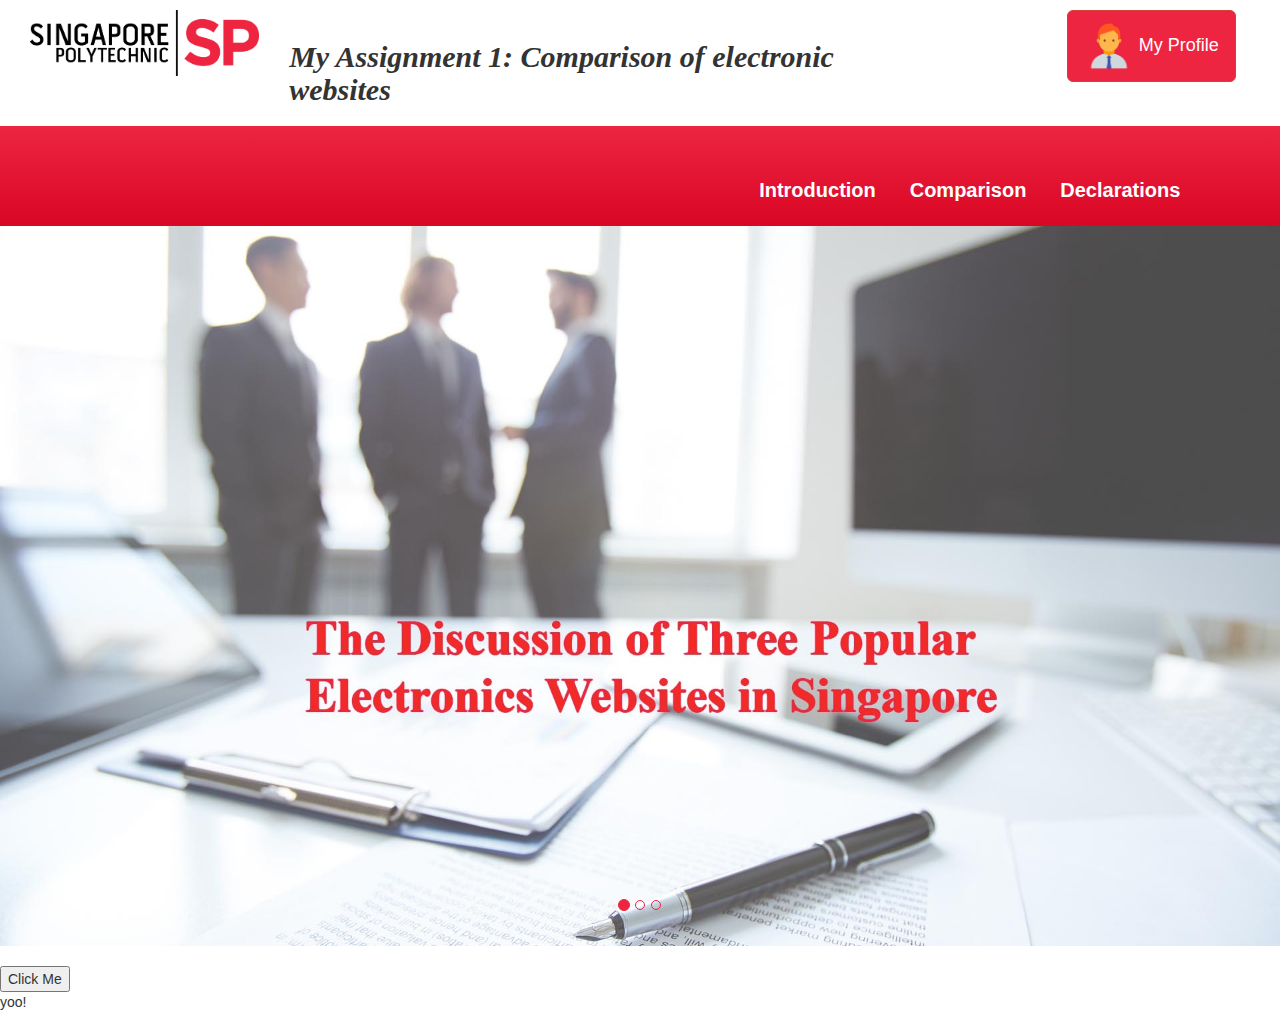
==== index.html @ d5130e76 "alignment" ====
<!DOCTYPE html>
<head>
    <meta charset="utf-8">
    <meta http-equiv="X-UA-Compatible" content="IE=edge">
    <meta name="viewport" content="width=device-width, initial-scale=1">
 <!-- The above 3 meta tags *must* come first in the head; any other head content must come *after* these tags -->
    <title>Project Assignment</title>
    <link rel="stylesheet" href="https://maxcdn.bootstrapcdn.com/bootstrap/3.3.6/css/bootstrap.min.css">
    <link rel="stylesheet" type="text/css" href="css/mystyle.css">
    <script type=text/javascript src="javascript/myscript.js"></script>
    <script src="https://ajax.googleapis.com/ajax/libs/jquery/1.12.2/jquery.min.js"></script>
    <script src="https://maxcdn.bootstrapcdn.com/bootstrap/3.3.6/js/bootstrap.min.js" integrity="sha384-0mSbJDEHialfmuBBQP6A4Qrprq5OVfW37PRR3j5ELqxss1yVqOtnepnHVP9aJ7xS" crossorigin="anonymous"></script>
</head>
<body>
    <!--The Header-->
    <div class="header-container col-xs-10">
        <div class="col-md-3 col-xs-12">
            <img src="images/SP-logo.png">
        </div>
        <div class="col-md-7 col-xs-12">
            <h1>My Assignment 1:  Comparison of electronic websites</h1>
        </div>
    </div>

    <!--Navigation Bar-->
    <div class="nav-nav-bar col-xs-12">
        <div class="nav-align col-lg-7 col-md-5 col-sm-2 col-xs-1"></div>
        <div class="nav-align col-lg-5 col-md-7 col-sm-10 col-xs-11">
            <a href=#>Introduction</a>
            <a href=#>Comparison</a>
            <a href=#>Declarations</a>
        </div>
    </div>

    <!-- Trigger the modal with a button -->
    <button type="button" class="myprofile btn btn-danger btn-lg" data-toggle="modal" data-target="#myModal">
        <img src="images/myprofile.png">
        My Profile
    </button>
    <!-- Modal -->
    <div id="myModal" class="modal fade" role="dialog">
        <div class="modal-dialog">

        <!-- Modal content-->
            <div class="modal-content">
                <div class="modal-header">
                    <button type="button" class="close" data-dismiss="modal">&times;</button>
                    <h2 class="modal-title">My Profile</h2>
                </div>
                <div class="modal-body">
                    <p>Student Name: Steven Chan HuiZheng</p>
                    <p>Student Number: 7251991</p>
                </div>
                <div class="modal-footer">
                    <button type="button" class="btn btn-default" data-dismiss="modal">Close</button>
                </div>
            </div>
        </div>
     </div>



     <div id="myCarousel" class="carousel slide pagination" data-ride="carousel">
         <!-- Dot Pagination -->
         <ol class="carousel-indicators">
             <li data-target="#myCarousel" data-slide-to="0" class="active"></li>
             <li data-target="#myCarousel" data-slide-to="1"></li>
             <li data-target="#myCarousel" data-slide-to="2"></li>
         </ol>

          <!-- Images for slides -->
         <div class="carousel-inner">
             <div class="item active">
                 <img src="images/main_banner.jpg" alt="Introduction Slide">
             </div>
             <div class="item">
                 <img src="images/Slide_1.jpg" alt="Chania">
             </div>
             <div class="item">
                 <img src="images/Slide_1.jpg" alt="Flower">
             </div>
         </div>
     </div>



    <button type="button" onClick=testing()>Click Me</button>
    <div id="test1">yoo!</div>

    <div class="container col-xs-12">




</body>
</html>
---- css/mystyle.css ----
.container {
  padding: 0px;
}

.header-container {
  float: left;
  padding-top: 10px;
  padding-bottom: 10px;
}

.header-container img {
  width: 100%;
  height: auto;
}

.header-container h1 {
  padding-top: 10px;
  font-size: 30px;
  font-style: italic;
  font-weight: bold;
  text-align: left;
  font-family: "Times New Roman", Times, serif;
}

.myprofile {
  background-color: #ed2541;
  margin-top: 10px;
}

.myprofile img {
  width: 50px;
  height: 50px;
}

.modal-body {
  background-color: #ed2541;
}

.modal-body p {
  font-size: 20px;
  color: white;
  font-family: "Times New Roman", Times, serif;
}

.nav-nav-bar {
  display: block;
  z-index: 1;
  height: 100px;
  background: red;
  /* For browsers that do not support gradients */
  /* For Safari 5.1 to 6.0 */
  /* For Opera 11.1 to 12.0 */
  /* For Firefox 3.6 to 15 */
  background: linear-gradient(#ed2541, #d90624);
  /* Standard syntax */
}

.nav-nav-bar .nav-align {
  margin-top: 50px;
}

.nav-nav-bar .nav-align a {
  font-size: 20px;
  font-weight: bold;
  color: white;
  padding-right: 30px;
}

.nopadding {
  padding: 0px !important;
}

#myCarousel {
  margin-top: 0px;
  display: block;
  padding-top: 0px;
}

#myCarousel .carousel-indicators li {
  border: 1px solid #ed2541;
}

#myCarousel .carousel-indicators .active {
  background-color: #ed2541;
}

#myCarousel .carousel-inner .item > img {
  width: 100%;
  height: 100%;
  background-size: cover;
}

@media screen and (min-width: 480px) {
  body {
    background-color: lightgreen;
  }
}

@media screen and (min-width: 880px) {
  body {
    background-color: white;
  }
}

@media screen and (min-width: 1920px) {
  .myprofile {
    margin-left: 5%;
  }
}
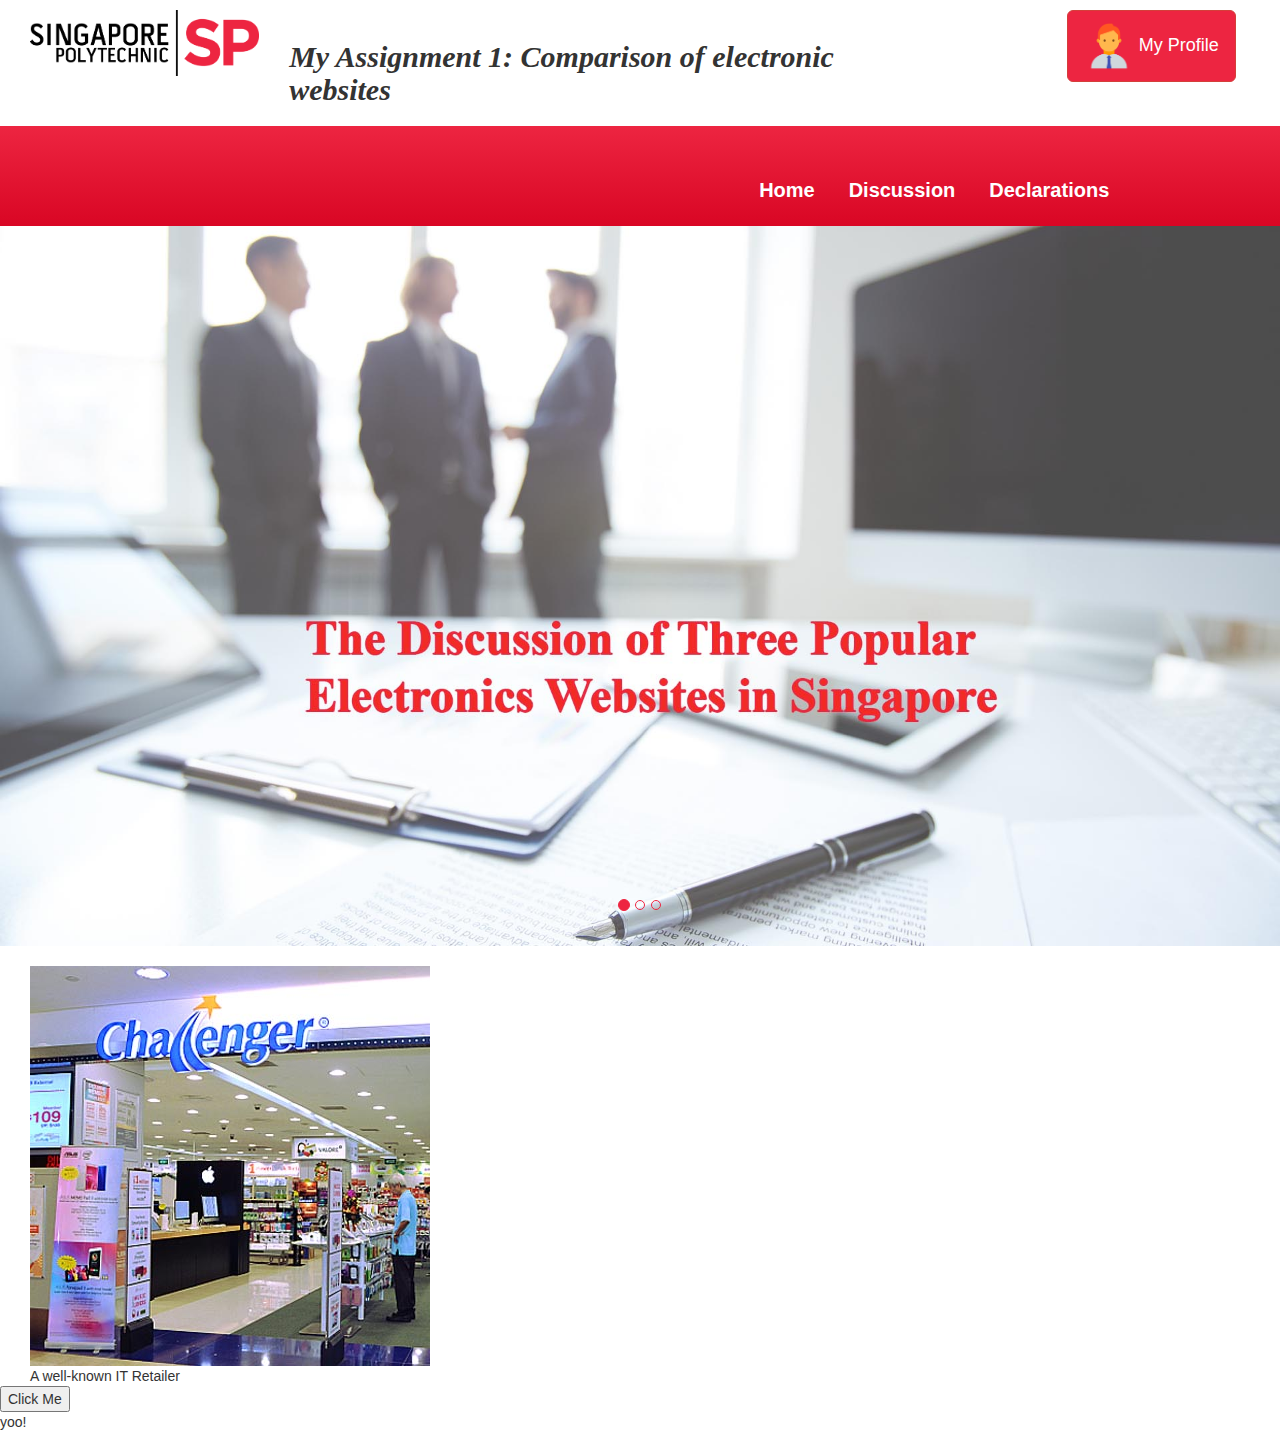
==== commit 0bac7ae1: "Version 1.2" ====
--- a/index.html
+++ b/index.html
@@ -26,8 +26,8 @@
     <div class="nav-nav-bar col-xs-12">
         <div class="nav-align col-lg-7 col-md-5 col-sm-2 col-xs-1"></div>
         <div class="nav-align col-lg-5 col-md-7 col-sm-10 col-xs-11">
-            <a href=#>Introduction</a>
-            <a href=#>Comparison</a>
+            <a href=#>Home</a>
+            <a href=#>Discussion</a>
             <a href=#>Declarations</a>
         </div>
     </div>
@@ -82,6 +82,17 @@
          </div>
      </div>
 
+     <div class="layout col-xs-12">
+         <div class="box col-xs-12 col-md-4">
+             <figure>
+                 <img src="images/Challenger.jpg">
+                 <figcaption>A well-known IT Retailer</figcaption>
+             </figure>
+         </div>
+         <div class="box col-xs-12 col-md-4"></div>
+         <div class="box col-xs-12 col-md-4"></div>
+     </div>
+
 
 
     <button type="button" onClick=testing()>Click Me</button>
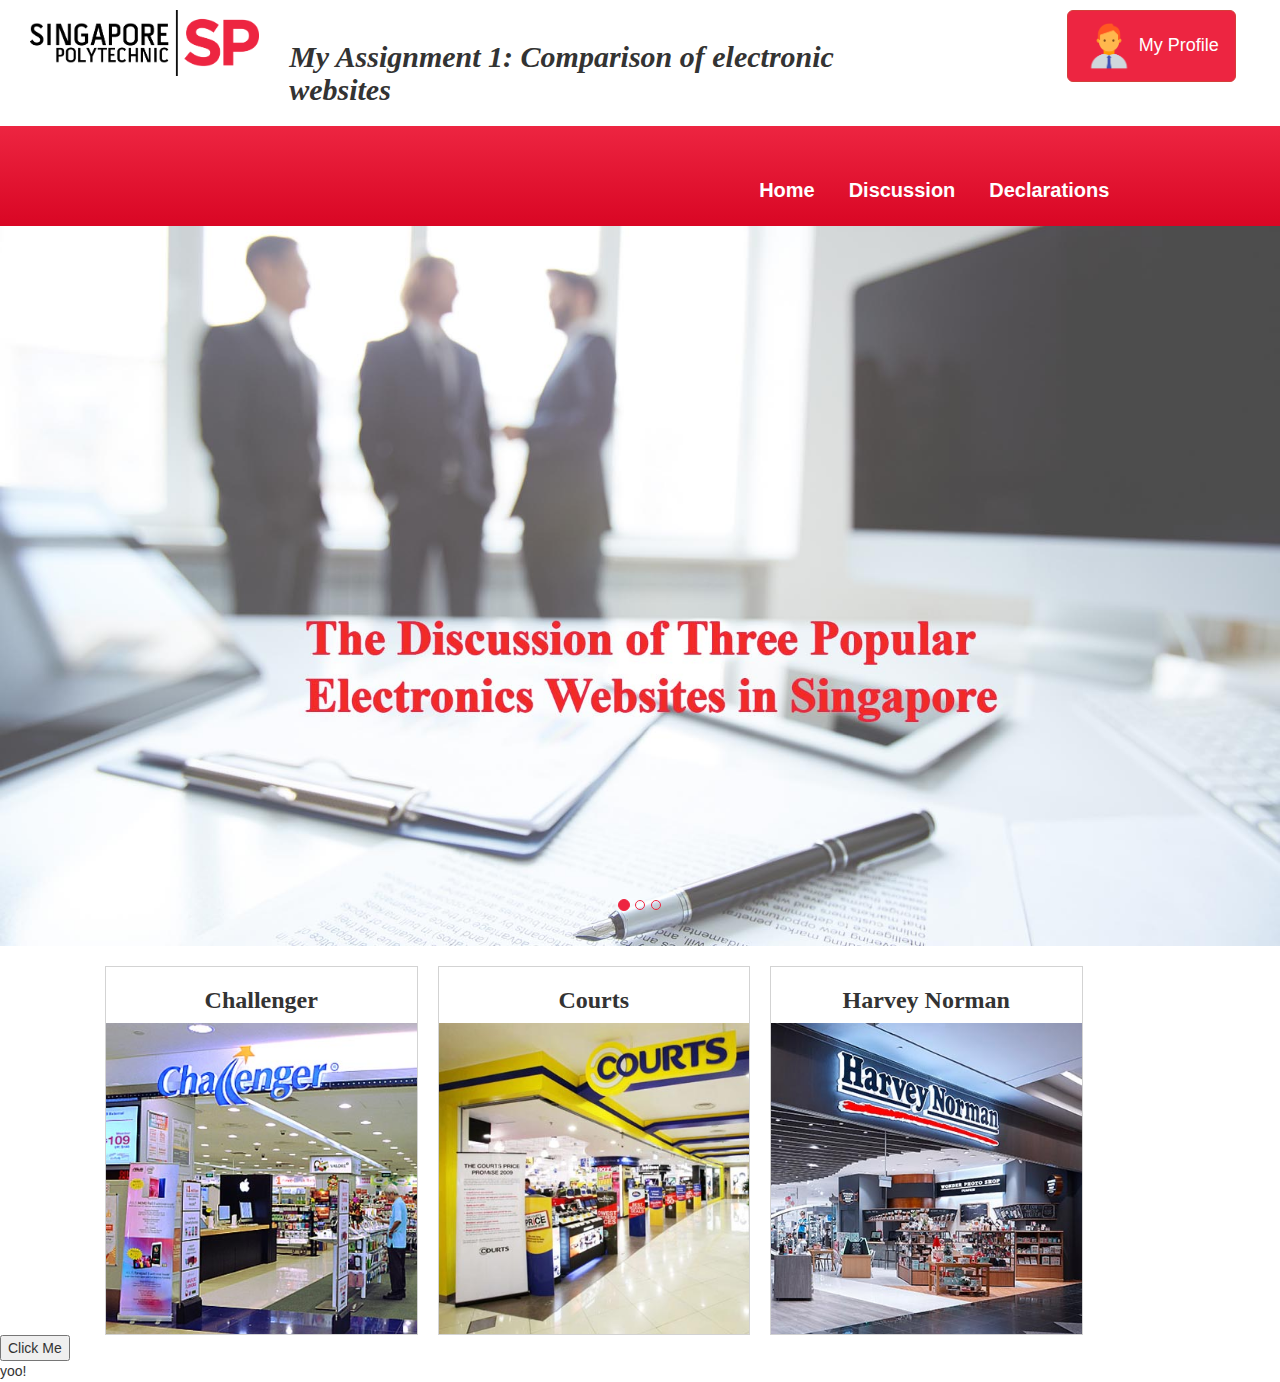
==== commit 1e8afbdb: "version 1.3" ====
--- a/index.html
+++ b/index.html
@@ -83,14 +83,18 @@
      </div>
 
      <div class="layout col-xs-12">
-         <div class="box col-xs-12 col-md-4">
-             <figure>
-                 <img src="images/Challenger.jpg">
-                 <figcaption>A well-known IT Retailer</figcaption>
-             </figure>
+         <div class="box col-xs-12 col-md-3">
+             <h3>Challenger</h3>
+             <img src="images/Challenger.jpg">
          </div>
-         <div class="box col-xs-12 col-md-4"></div>
-         <div class="box col-xs-12 col-md-4"></div>
+         <div class="box col-xs-12 col-md-3">
+             <h3>Courts</h3>
+             <img src="images/Courts.jpg">
+         </div>
+         <div class="box col-xs-12 col-md-3">
+             <h3>Harvey Norman</h3>
+             <img src="images/harvey_norman.jpg">
+         </div>
      </div>
 
 
--- a/css/mystyle.css
+++ b/css/mystyle.css
@@ -90,15 +90,58 @@
   background-size: cover;
 }
 
-@media screen and (min-width: 480px) {
+.layout {
+  margin-left: 90px;
+}
+
+.layout .box {
+  text-align: center;
+  display: inline-block;
+  padding-left: 0px;
+  padding-right: 0px;
+  margin-left: 20px;
+  margin-right: 20px;
+  border: 1px solid lightgrey;
+}
+
+.layout .box img {
+  text-align: center;
+  width: 100%;
+}
+
+.layout .box h3 {
+  font-weight: bold;
+  text-align: center;
+  font-family: "Times New Roman", Times, serif;
+}
+
+@media screen and (min-width: 320px) {
   body {
     background-color: lightgreen;
   }
+  .layout {
+    margin-left: 0px;
+  }
+  .layout .box {
+    margin-left: 0px;
+  }
 }
 
-@media screen and (min-width: 880px) {
+@media screen and (min-width: 480px) {
+  .myprofile {
+    display: none;
+  }
+}
+
+@media screen and (min-width: 1000px) {
   body {
     background-color: white;
+  }
+  .layout {
+    margin-left: 90px;
+  }
+  .myprofile {
+    display: inline-block;
   }
 }
 
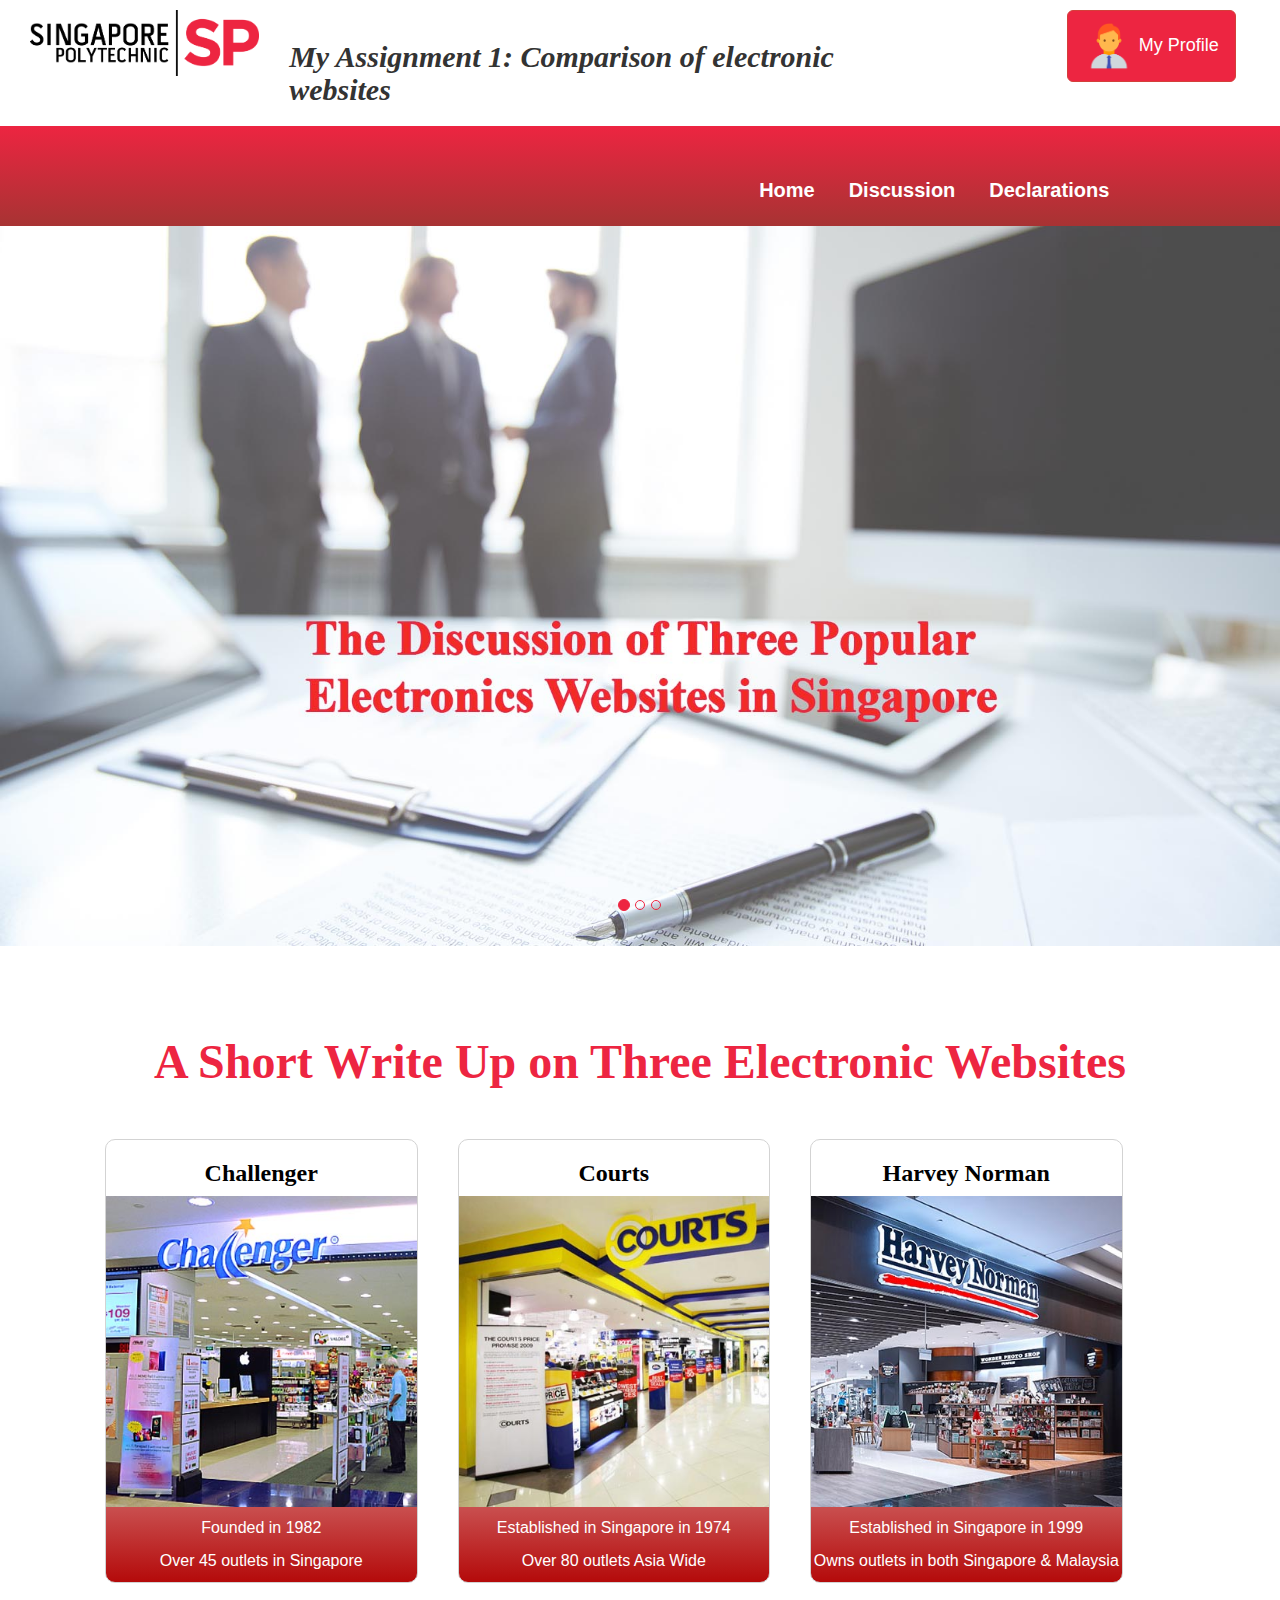
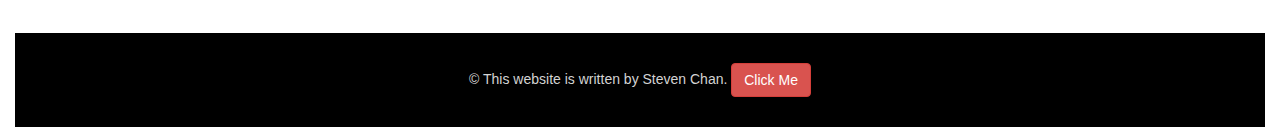
==== commit e202deab: "version 1.4" ====
--- a/index.html
+++ b/index.html
@@ -82,28 +82,43 @@
          </div>
      </div>
 
+     <div class="subtitle col-xs-12">
+         <h1>A Short Write Up on Three Electronic Websites</h1>
+     </div>
+     <!--Three block display on electronic websites-->
      <div class="layout col-xs-12">
          <div class="box col-xs-12 col-md-3">
-             <h3>Challenger</h3>
-             <img src="images/Challenger.jpg">
+             <a href="http://www.google.com">
+                 <h3>Challenger</h3>
+                 <img src="images/Challenger.jpg">
+                 <P>Founded in 1982</p>
+                 <p>Over 45 outlets in Singapore</p>
+             </a>
          </div>
          <div class="box col-xs-12 col-md-3">
-             <h3>Courts</h3>
-             <img src="images/Courts.jpg">
+             <a href="http://www.google.com">
+                 <h3>Courts</h3>
+                 <img src="images/Courts.jpg">
+                 <P>Established in Singapore in 1974</p>
+                 <p>Over 80 outlets Asia Wide</p>
+             </a>
          </div>
          <div class="box col-xs-12 col-md-3">
-             <h3>Harvey Norman</h3>
-             <img src="images/harvey_norman.jpg">
+             <a href="http://www.google.com">
+                 <h3>Harvey Norman</h3>
+                 <img src="images/harvey_norman.jpg">
+                 <P>Established in Singapore in 1999</p>
+                 <p>Owns outlets in both Singapore &amp Malaysia</p>
+             </a>
          </div>
      </div>
 
 
-
-    <button type="button" onClick=testing()>Click Me</button>
-    <div id="test1">yoo!</div>
-
-    <div class="container col-xs-12">
-
+    <div class="col-xs-12">
+        <div id="changetotime">&copy This website is written by Steven Chan.
+        <button class="btn btn-danger" onClick=checktime()>Click Me</button>
+        </div>
+    </div>
 
 
 
--- a/css/mystyle.css
+++ b/css/mystyle.css
@@ -1,7 +1,3 @@
-.container {
-  padding: 0px;
-}
-
 .header-container {
   float: left;
   padding-top: 10px;
@@ -51,7 +47,7 @@
   /* For Safari 5.1 to 6.0 */
   /* For Opera 11.1 to 12.0 */
   /* For Firefox 3.6 to 15 */
-  background: linear-gradient(#ed2541, #d90624);
+  background: linear-gradient(#ed2541, #A73333);
   /* Standard syntax */
 }
 
@@ -99,20 +95,61 @@
   display: inline-block;
   padding-left: 0px;
   padding-right: 0px;
-  margin-left: 20px;
-  margin-right: 20px;
+  margin-left: 40px;
+  margin-right: 40px;
   border: 1px solid lightgrey;
+  border-radius: 10px;
+  background: white;
+  /* For browsers that do not support gradients */
+  /* For Safari 5.1 to 6.0 */
+  /* For Opera 11.1 to 12.0 */
+  /* For Firefox 3.6 to 15 */
+  background: linear-gradient(white 40%, #B40A0A);
+  /* Standard syntax */
 }
 
 .layout .box img {
   text-align: center;
   width: 100%;
+  margin-bottom: 10px;
 }
 
 .layout .box h3 {
   font-weight: bold;
   text-align: center;
   font-family: "Times New Roman", Times, serif;
+  color: black;
+}
+
+.layout .box p {
+  font-size: 16px;
+  color: white;
+}
+
+.layout .box a:link {
+  color: black;
+}
+
+.subtitle {
+  text-align: center;
+}
+
+.subtitle h1 {
+  font-family: calibri;
+  margin-bottom: 50px;
+  margin-top: 70px;
+  font-size: 48px;
+  font-weight: bold;
+  color: #ed2541;
+}
+
+#changetotime {
+  padding: 30px;
+  text-align: center;
+  margin-top: 50px;
+  color: lightgrey;
+  background: black;
+  /* For browsers that do not support gradients */
 }
 
 @media screen and (min-width: 320px) {
@@ -145,8 +182,19 @@
   }
 }
 
+@media screen and (min-width: 1300px) {
+  .layout {
+    margin-left: 150px;
+  }
+}
+
 @media screen and (min-width: 1920px) {
   .myprofile {
     margin-left: 5%;
   }
-}
+  .layout {
+    margin-left: 200px;
+  }
+}
+
+/*# sourceMappingURL=mystyle.css.map */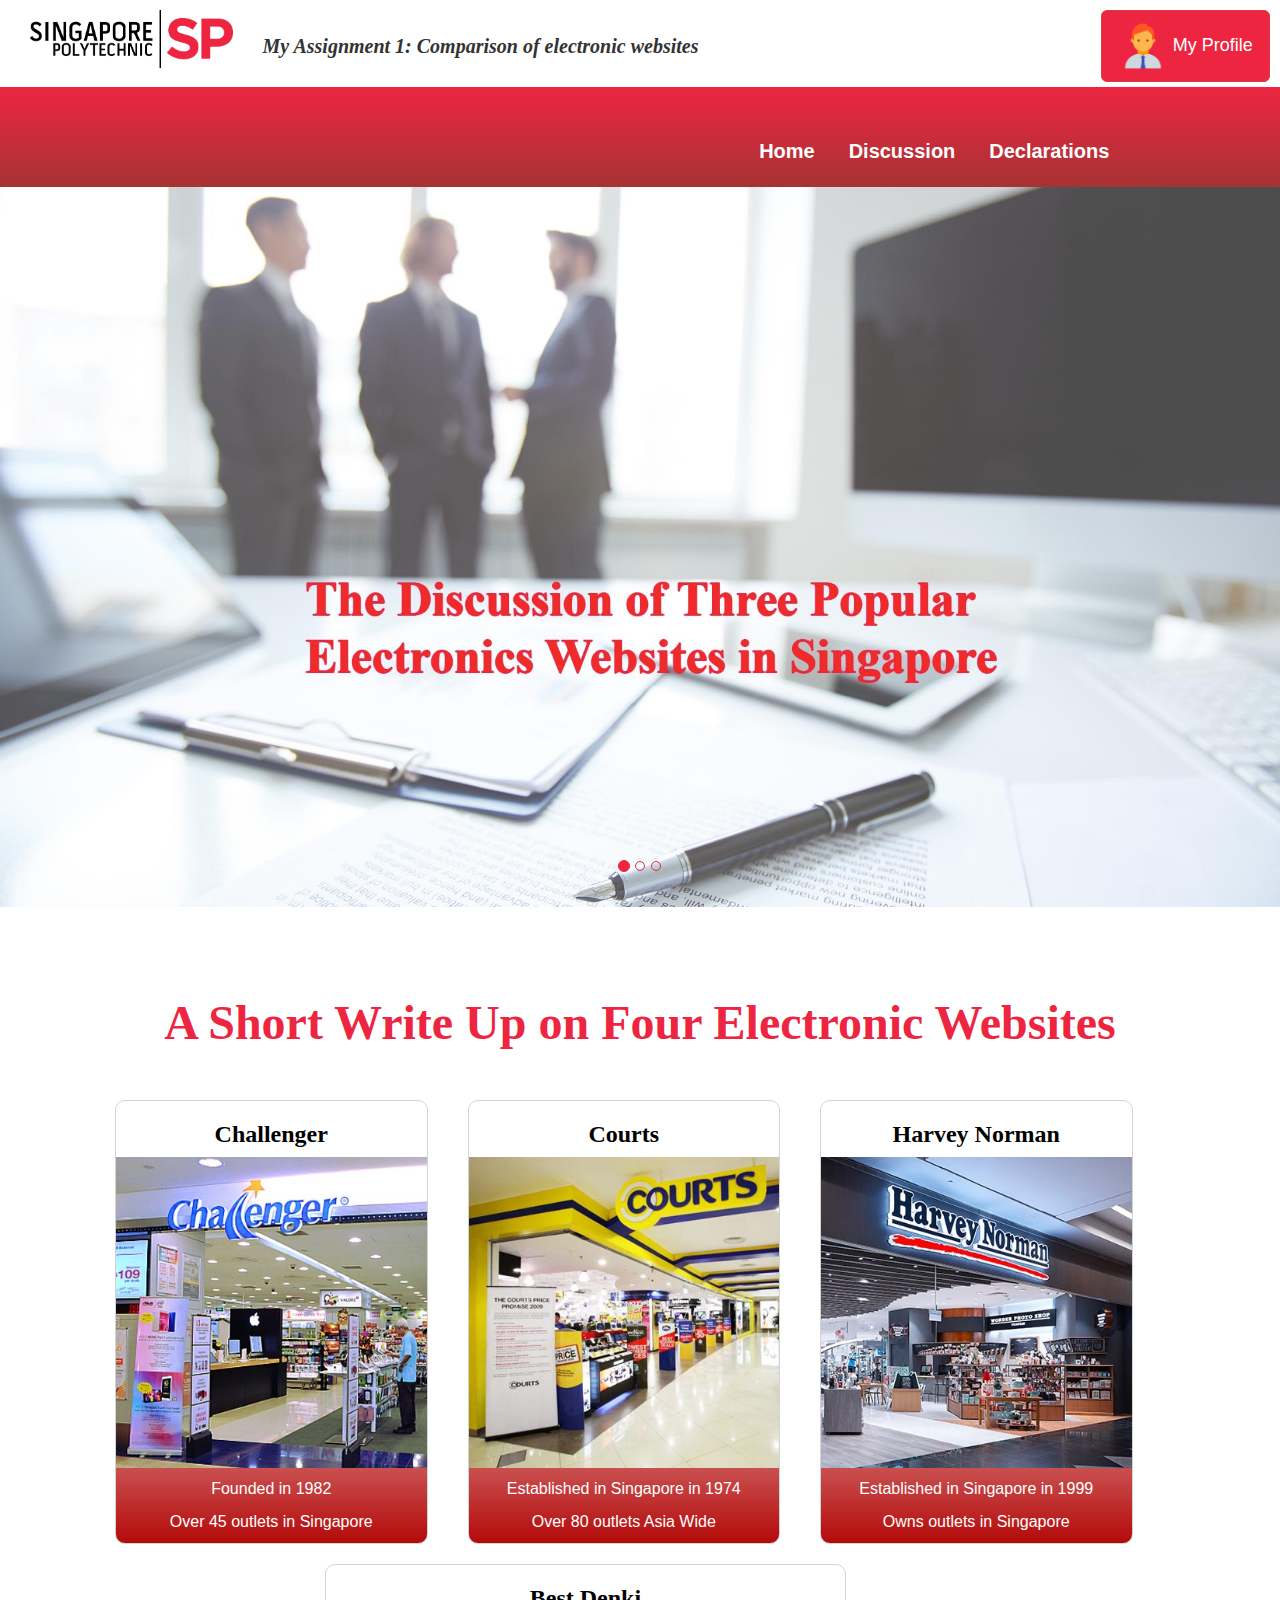
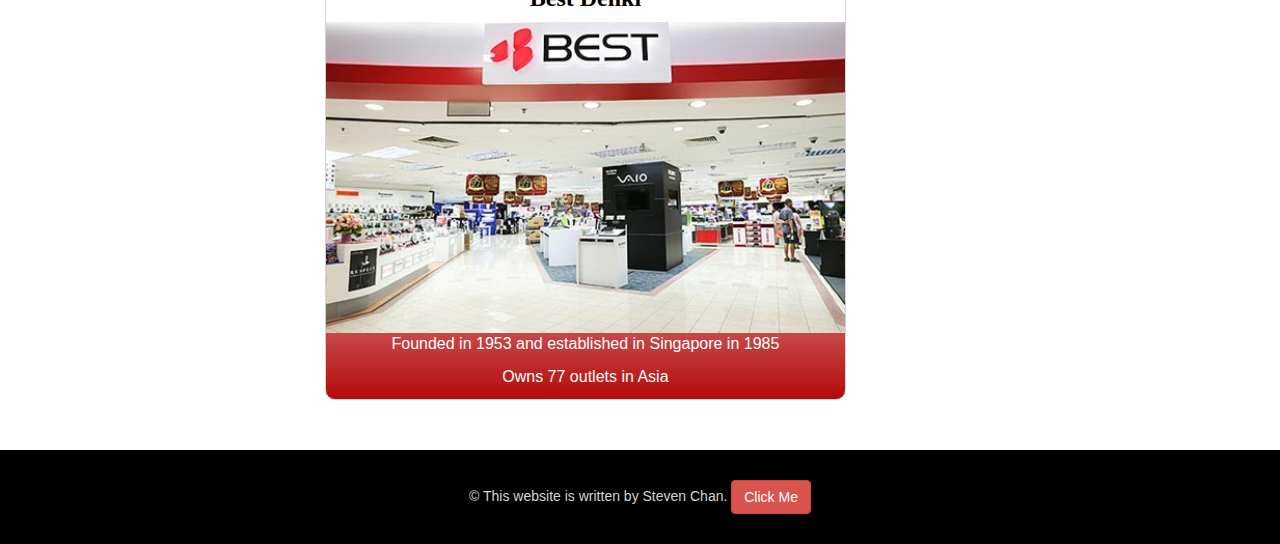
==== commit c9b4cdcd: "Version 1.8" ====
--- a/index.html
+++ b/index.html
@@ -13,21 +13,21 @@
 </head>
 <body>
     <!--The Header-->
-    <div class="header-container col-xs-10">
-        <div class="col-md-3 col-xs-12">
+    <div class="header-container col-xs-10 col-md-9 col-lg-9">
+        <div class="col-xs-12 col-md-4 col-lg-3">
             <img src="images/SP-logo.png">
         </div>
-        <div class="col-md-7 col-xs-12">
+        <div class="col-xs-12 col-md-8 col-lg-9">
             <h1>My Assignment 1:  Comparison of electronic websites</h1>
         </div>
     </div>
 
     <!--Navigation Bar-->
     <div class="nav-nav-bar col-xs-12">
-        <div class="nav-align col-lg-7 col-md-5 col-sm-2 col-xs-1"></div>
-        <div class="nav-align col-lg-5 col-md-7 col-sm-10 col-xs-11">
+        <div class="nav-align col-lg-7 col-md-6 col-sm-2 col-xs-1"></div>
+        <div class="nav-align col-lg-5 col-md-6 col-sm-10 col-xs-11">
             <a href=#>Home</a>
-            <a href=#>Discussion</a>
+            <a href="/Discussion.html">Discussion</a>
             <a href=#>Declarations</a>
         </div>
     </div>
@@ -83,12 +83,12 @@
      </div>
 
      <div class="subtitle col-xs-12">
-         <h1>A Short Write Up on Three Electronic Websites</h1>
+         <h1>A Short Write Up on Four Electronic Websites</h1>
      </div>
      <!--Three block display on electronic websites-->
-     <div class="layout col-xs-12">
+     <div class="layout textalign col-xs-12">
          <div class="box col-xs-12 col-md-3">
-             <a href="http://www.google.com">
+             <a href="/Challenger.html">
                  <h3>Challenger</h3>
                  <img src="images/Challenger.jpg">
                  <P>Founded in 1982</p>
@@ -108,13 +108,24 @@
                  <h3>Harvey Norman</h3>
                  <img src="images/harvey_norman.jpg">
                  <P>Established in Singapore in 1999</p>
-                 <p>Owns outlets in both Singapore &amp Malaysia</p>
+                 <p>Owns outlets in Singapore</p>
+             </a>
+         </div>
+     </div>
+
+     <div class="col-xs-12">
+         <div class="textalign box-2 col-xs-12 col-md-5">
+             <a href="http://www.google.com">
+                 <h3>Best Denki</h3>
+                 <img src="images/best_denki.jpg">
+                 <P>Founded in 1953 and established in Singapore in 1985</p>
+                 <p>Owns 77 outlets in Asia</p>
              </a>
          </div>
      </div>
 
 
-    <div class="col-xs-12">
+    <div class="no-padding col-xs-12">
         <div id="changetotime">&copy This website is written by Steven Chan.
         <button class="btn btn-danger" onClick=checktime()>Click Me</button>
         </div>
--- a/css/mystyle.css
+++ b/css/mystyle.css
@@ -44,8 +44,11 @@
   height: 100px;
   background: red;
   /* For browsers that do not support gradients */
+  background: -webkit-linear-gradient(#ed2541, #A73333);
   /* For Safari 5.1 to 6.0 */
+  background: -o-linear-gradient(#ed2541, #A73333);
   /* For Opera 11.1 to 12.0 */
+  background: -moz-linear-gradient(#ed2541, #A73333);
   /* For Firefox 3.6 to 15 */
   background: linear-gradient(#ed2541, #A73333);
   /* Standard syntax */
@@ -60,10 +63,6 @@
   font-weight: bold;
   color: white;
   padding-right: 30px;
-}
-
-.nopadding {
-  padding: 0px !important;
 }
 
 #myCarousel {
@@ -101,8 +100,11 @@
   border-radius: 10px;
   background: white;
   /* For browsers that do not support gradients */
+  background: -webkit-linear-gradient(white 40%, #ed2541);
   /* For Safari 5.1 to 6.0 */
+  background: -o-linear-gradient(white 40%, #ed2541);
   /* For Opera 11.1 to 12.0 */
+  background: -moz-linear-gradient(white 40%, #ed2541);
   /* For Firefox 3.6 to 15 */
   background: linear-gradient(white 40%, #B40A0A);
   /* Standard syntax */
@@ -152,7 +154,126 @@
   /* For browsers that do not support gradients */
 }
 
+.box-2 {
+  margin-top: 20px;
+  border: 1px solid lightgrey;
+  border-radius: 10px;
+  padding-left: 0px;
+  padding-right: 0px;
+  background: white;
+  /* For browsers that do not support gradients */
+  background: -webkit-linear-gradient(white 40%, #ed2541);
+  /* For Safari 5.1 to 6.0 */
+  background: -o-linear-gradient(white 40%, #ed2541);
+  /* For Opera 11.1 to 12.0 */
+  background: -moz-linear-gradient(white 40%, #ed2541);
+  /* For Firefox 3.6 to 15 */
+  background: linear-gradient(white 40%, #B40A0A);
+  /* Standard syntax */
+}
+
+.box-2 a:link {
+  color: black;
+}
+
+.box-2 h3 {
+  color: black;
+  font-size: 24px;
+  font-weight: bold;
+  font-family: "Times New Roman", Times, serif;
+}
+
+.box-2 img {
+  width: 100%;
+  text-align: center;
+}
+
+.box-2 p {
+  color: white;
+  font-size: 16px;
+}
+
+.progress-bar-navyblue {
+  background-color: navy blue;
+}
+
+.progress-bar-green {
+  background-color: #49A165;
+}
+
+.nav-tabs a {
+  color: #ed2541;
+  font-size: 20px;
+}
+
+.tab-pane {
+  font-size: 18px;
+}
+
+/*Variable class name*/
+.nopadding {
+  padding: 0px !important;
+}
+
+.spcolor {
+  color: #ed2541;
+}
+
+.textalign {
+  text-align: center;
+}
+
+.textjustify {
+  text-align: justify;
+}
+
+.padding-left {
+  padding-left: 180px;
+}
+
+.padding-right {
+  padding-right: 180px;
+}
+
+.margin-top {
+  margin-top: 50px;
+}
+
 @media screen and (min-width: 320px) {
+  .content p {
+    font-size: 18px;
+    font-family: "Times New Roman", Times, serif;
+  }
+  .box-2 {
+    margin-left: 0px;
+  }
+  .subtitle h2 {
+    font-size: 25px;
+  }
+  .subtitle h3 {
+    font-size: 16px;
+  }
+  .layout .logo {
+    margin-bottom: 20px;
+  }
+  .text {
+    margin-left: 0px;
+  }
+  .text p {
+    text-align: justify;
+  }
+  .no-padding {
+    padding: 0px;
+  }
+  .nav-nav-bar .nav-align {
+    margin-top: 10px;
+  }
+  .nav-nav-bar .nav-align h1 {
+    font-size: 20px;
+  }
+  .myprofile {
+    display: none;
+  }
   body {
     background-color: lightgreen;
   }
@@ -161,40 +282,104 @@
   }
   .layout .box {
     margin-left: 0px;
+    margin-bottom: 20px;
   }
 }
 
 @media screen and (min-width: 480px) {
-  .myprofile {
-    display: none;
+  .text p {
+    font-size: 16px;
+  }
+  .nav-nav-bar .nav-align {
+    margin-top: 50px;
+  }
+}
+
+@media screen and (min-width: 768px) {
+  .subtitle h2 {
+    font-size: 30px;
+  }
+  .subtitle h3 {
+    font-size: 20px;
+  }
+  .layout .logo {
+    margin-left: 20px;
+    margin-right: 20px;
+    margin-bottom: 0px;
+  }
+  .layout .logo img {
+    width: 200px;
+    height: auto;
   }
 }
 
 @media screen and (min-width: 1000px) {
+  .box-2 {
+    margin-left: 310px;
+  }
+  .header-container h1 {
+    font-size: 20px;
+    padding-bottom: 10px;
+    padding-top: 5px;
+  }
+  .text {
+    padding-left: 0px;
+    margin-left: 20px;
+  }
+  .text h3 {
+    margin-bottom: 30px;
+  }
+  h1 {
+    font-size: 30px;
+  }
   body {
     background-color: white;
   }
   .layout {
-    margin-left: 90px;
+    margin-left: 100px;
+  }
+  .layout .box {
+    margin-bottom: 0px;
   }
   .myprofile {
     display: inline-block;
+    margin-left: 8%;
+  }
+}
+
+@media screen and (min-width: 1200px) {
+  .myprofile {
+    margin-left: 11%;
+  }
+  .text {
+    margin-left: 120px;
   }
 }
 
 @media screen and (min-width: 1300px) {
+  .box-2 {
+    margin-left: 30%;
+  }
   .layout {
     margin-left: 150px;
   }
 }
 
 @media screen and (min-width: 1920px) {
+  .header-container h1 {
+    font-size: 30px;
+  }
+  .box-2 {
+    margin-left: 550px;
+  }
+  .text {
+    margin-left: 50px;
+  }
   .myprofile {
-    margin-left: 5%;
+    margin-left: 15%;
+    margin-top: 25px;
   }
   .layout {
     margin-left: 200px;
   }
 }
-
-/*# sourceMappingURL=mystyle.css.map */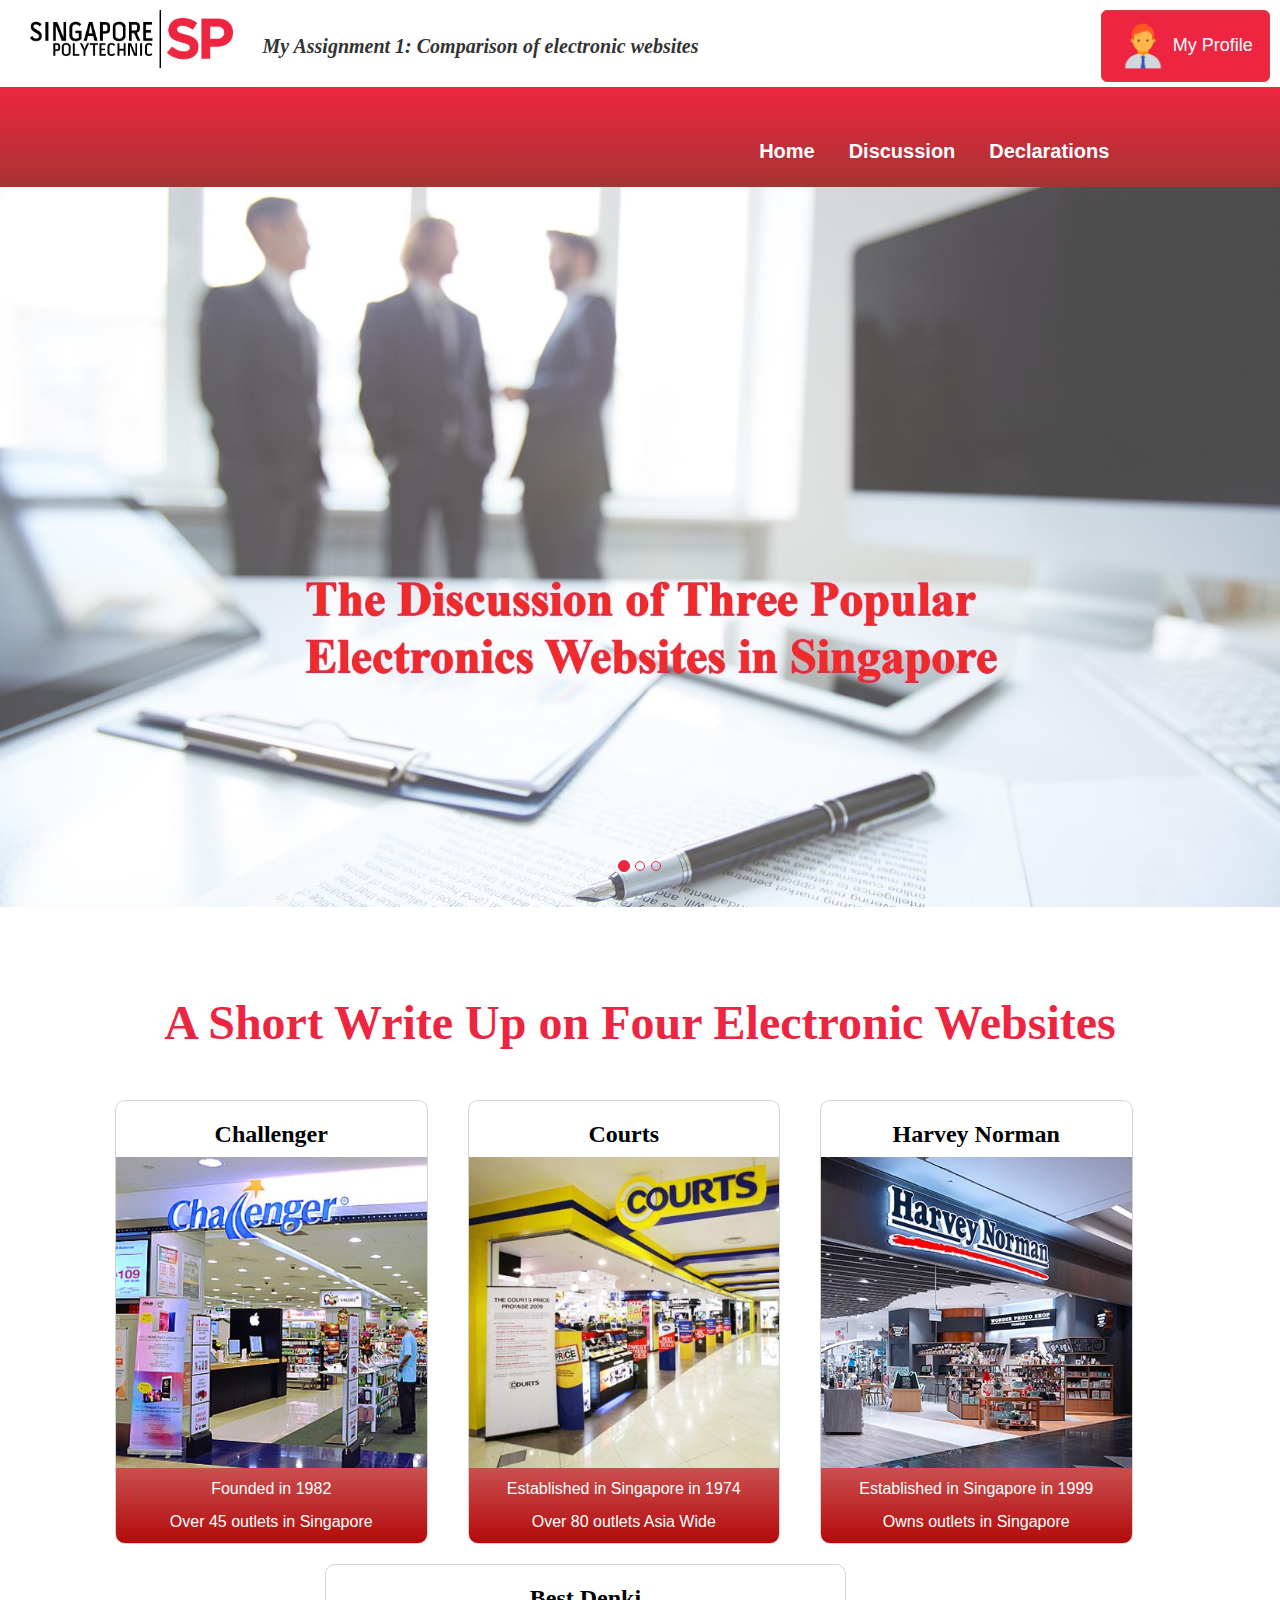
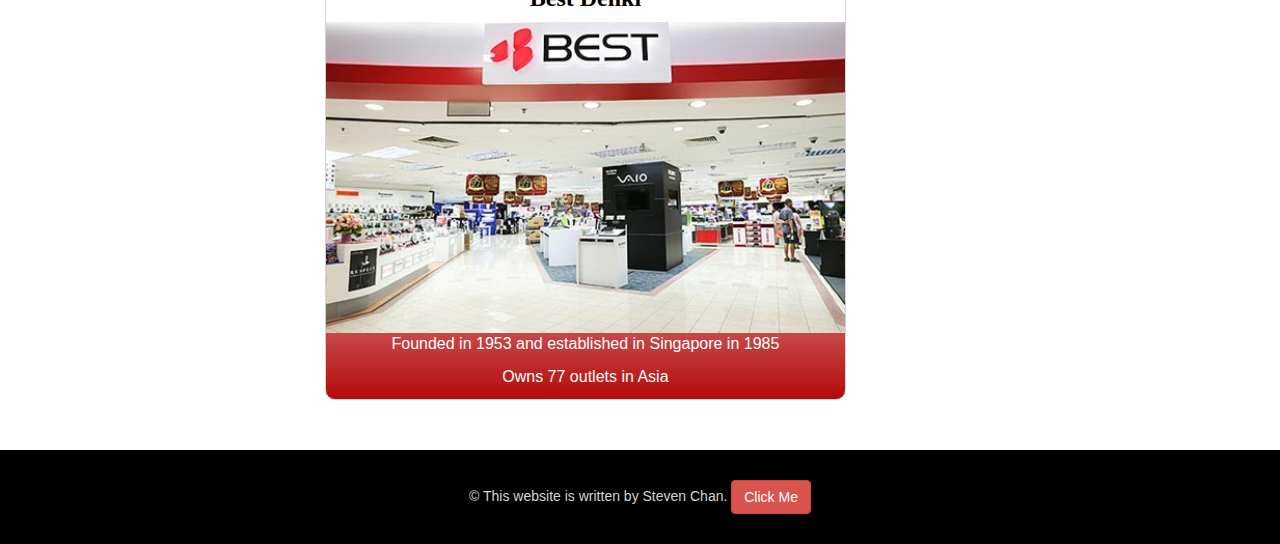
==== commit 91cdff17: "Version 1.8" ====
--- a/index.html
+++ b/index.html
@@ -27,7 +27,7 @@
         <div class="nav-align col-lg-7 col-md-6 col-sm-2 col-xs-1"></div>
         <div class="nav-align col-lg-5 col-md-6 col-sm-10 col-xs-11">
             <a href=#>Home</a>
-            <a href="/Discussion.html">Discussion</a>
+            <a href="Discussion.html">Discussion</a>
             <a href=#>Declarations</a>
         </div>
     </div>
--- a/css/mystyle.css
+++ b/css/mystyle.css
@@ -240,6 +240,12 @@
 }
 
 @media screen and (min-width: 320px) {
+  .padding-left {
+    padding-left: 30px;
+  }
+  .padding-right {
+    padding-right: 30px;
+  }
   .content p {
     font-size: 18px;
     font-family: "Times New Roman", Times, serif;
@@ -275,7 +281,7 @@
     display: none;
   }
   body {
-    background-color: lightgreen;
+    background-color: cyan;
   }
   .layout {
     margin-left: 0px;
@@ -313,7 +319,26 @@
   }
 }
 
+@media screen and (min-width: 990px) {
+  .padding-left {
+    padding-left: 180px;
+  }
+  .padding-right {
+    padding-right: 180px;
+  }
+  .layout .logo {
+    margin-left: 100px;
+    margin-right: 20px;
+    margin-bottom: 0px;
+  }
+}
+
 @media screen and (min-width: 1000px) {
+  .layout .logo {
+    margin-left: 20px;
+    margin-right: 50px;
+    margin-bottom: 0px;
+  }
   .box-2 {
     margin-left: 310px;
   }
@@ -348,6 +373,11 @@
 }
 
 @media screen and (min-width: 1200px) {
+  .layout .logo {
+    margin-left: 20px;
+    margin-right: 20px;
+    margin-bottom: 0px;
+  }
   .myprofile {
     margin-left: 11%;
   }
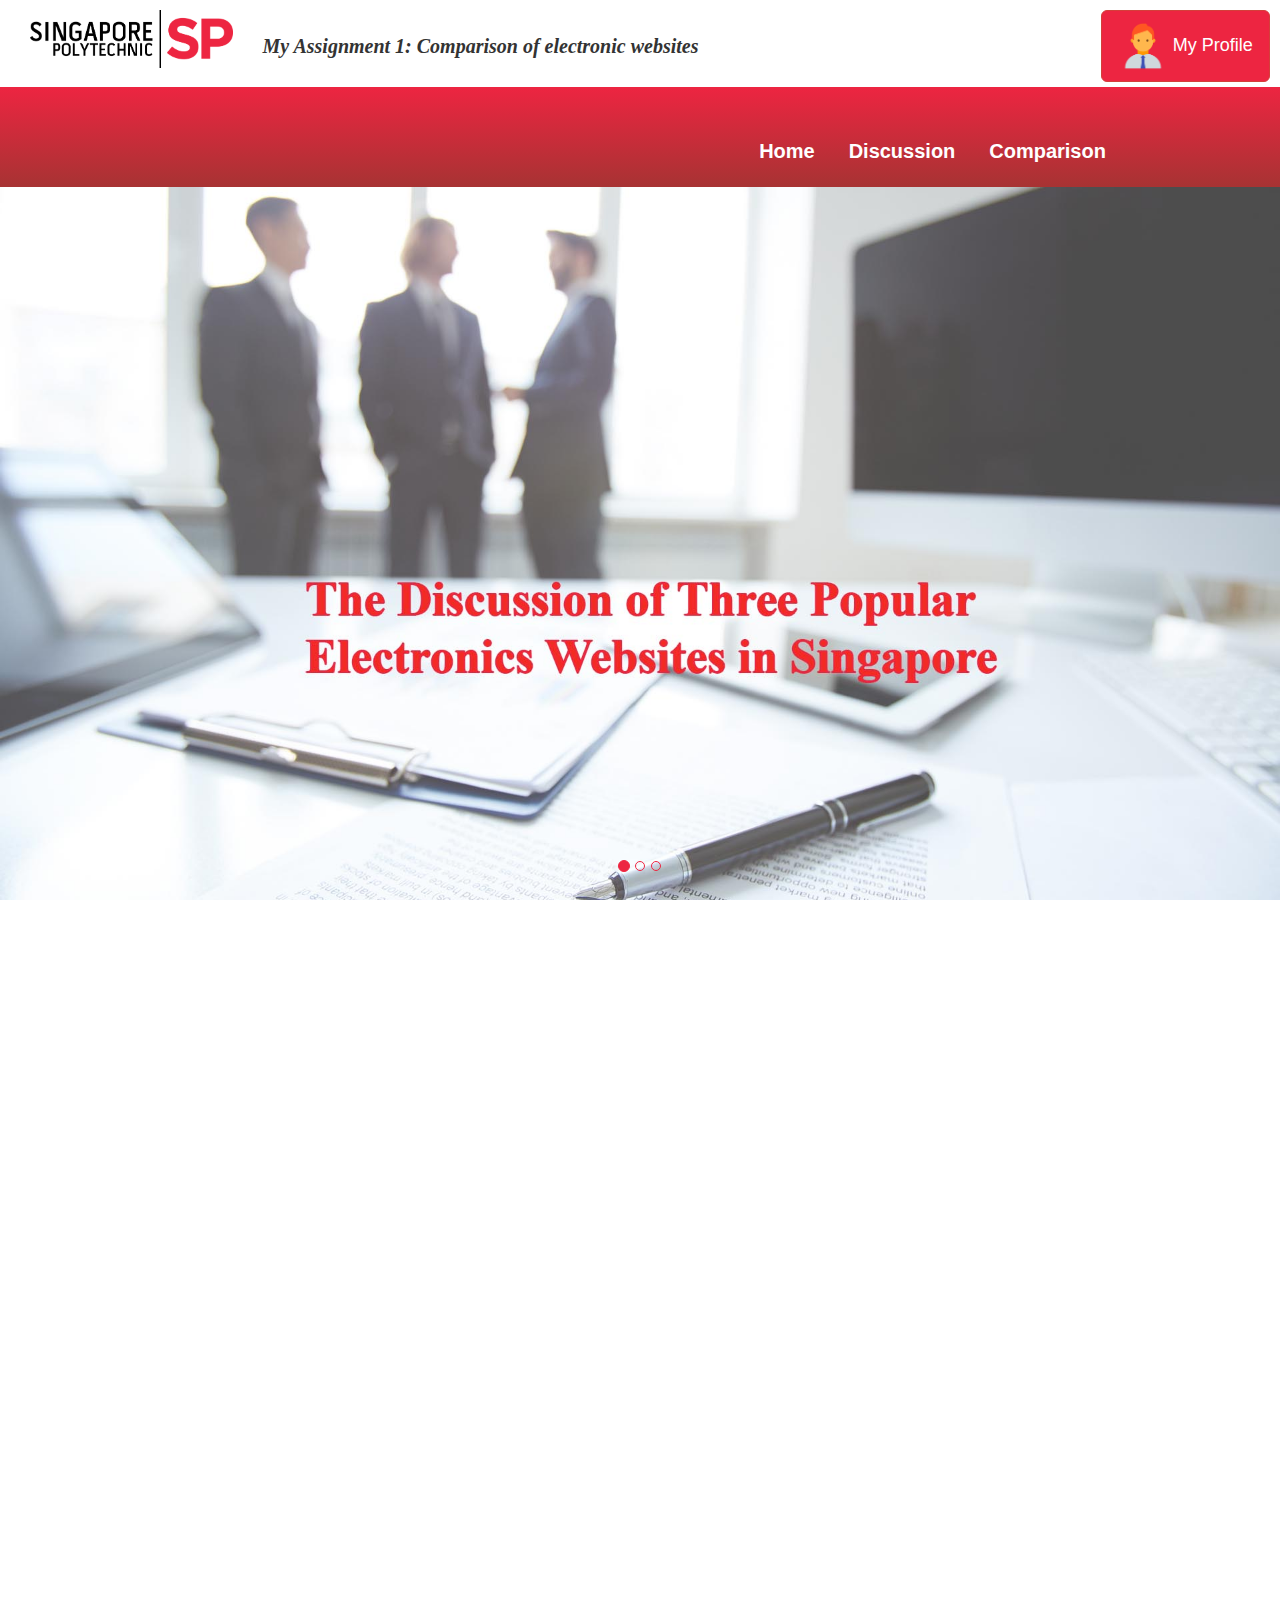
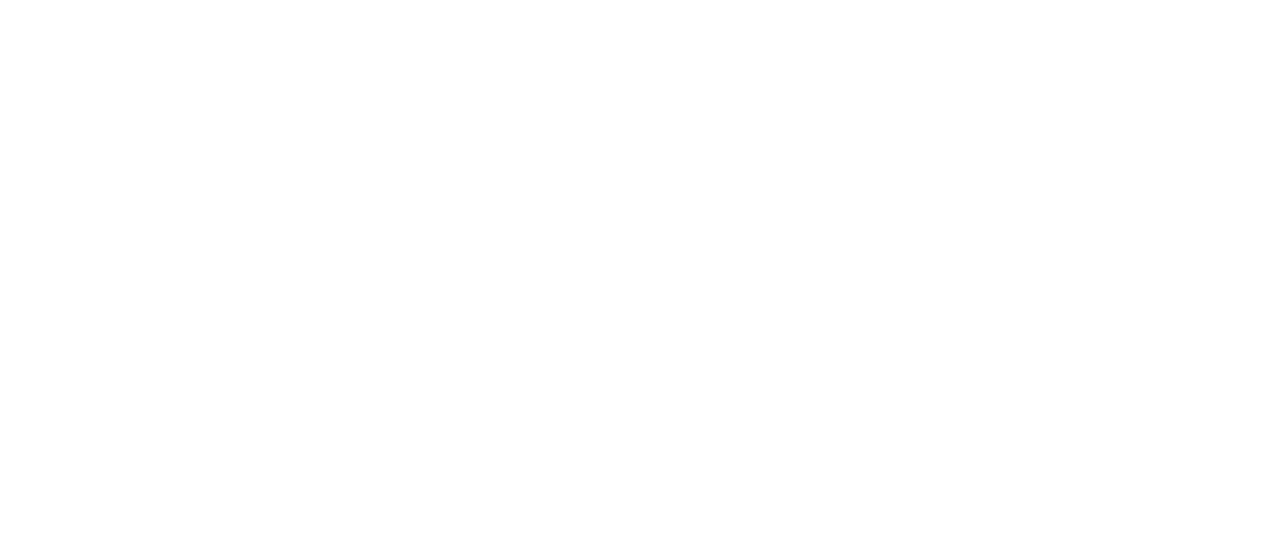
==== commit 936869bf: "Version 1.9" ====
--- a/index.html
+++ b/index.html
@@ -26,9 +26,9 @@
     <div class="nav-nav-bar col-xs-12">
         <div class="nav-align col-lg-7 col-md-6 col-sm-2 col-xs-1"></div>
         <div class="nav-align col-lg-5 col-md-6 col-sm-10 col-xs-11">
-            <a href=#>Home</a>
-            <a href="Discussion.html">Discussion</a>
-            <a href=#>Declarations</a>
+            <a href=index.html>Home</a>
+            <a href="discussion.html">Discussion</a>
+            <a href="Comparison.html">Comparison</a>
         </div>
     </div>
 
--- a/css/mystyle.css
+++ b/css/mystyle.css
@@ -1,3 +1,15 @@
+html, body {
+  width: 100%;
+  height: 100%;
+  margin: 0px;
+  padding: 0px;
+  overflow-x: hidden;
+}
+
+.container {
+  width: 1024px;
+}
+
 .header-container {
   float: left;
   padding-top: 10px;
@@ -210,6 +222,37 @@
   font-size: 18px;
 }
 
+.table-spacing {
+  background-color: black;
+  color: white;
+}
+
+table, th, td {
+  border: 1px solid lightgrey;
+  padding: 20px;
+}
+
+table td {
+  text-align: center;
+}
+
+table img {
+  width: 50px;
+  height: auto;
+}
+
+.panel-body a {
+  color: grey;
+}
+
+.fix {
+  top: 330px;
+  width: 25%;
+  max-height: 500px;
+  position: fixed;
+  z-index: 1;
+}
+
 /*Variable class name*/
 .nopadding {
   padding: 0px !important;
@@ -240,6 +283,138 @@
 }
 
 @media screen and (min-width: 320px) {
+  .chartspacing {
+    padding-left: 20px;
+    padding-right: 160px;
+  }
+  .chartspacing .chart1 {
+    border: 1px solid lightgrey;
+    height: 300px;
+    padding: 0px;
+    font-size: 18px;
+    color: white;
+    font-weight: bold;
+  }
+  .chartspacing .chart1 .figure1 {
+    height: 180px;
+    background-color: blue;
+    margin-top: 120px;
+  }
+  .chartspacing .chart1 .figure2 {
+    height: 240px;
+    background-color: red;
+    margin-top: 60px;
+  }
+  .chartspacing .chart1 .figure3 {
+    height: 100px;
+    background-color: orange;
+    margin-top: 199px;
+  }
+  .chartspacing .chart1 .figure4 {
+    height: 255px;
+    background-color: green;
+    margin-top: 45px;
+  }
+  .chartspacing .chart1 .figureVA1 {
+    height: 90px;
+    background-color: blue;
+    margin-top: 210px;
+  }
+  .chartspacing .chart1 .figureVA2 {
+    height: 105px;
+    background-color: red;
+    margin-top: 195px;
+  }
+  .chartspacing .chart1 .figureVA3 {
+    height: 100px;
+    background-color: orange;
+    margin-top: 199px;
+  }
+  .chartspacing .chart1 .figureVA4 {
+    height: 210px;
+    background-color: green;
+    margin-top: 90px;
+  }
+  .chartspacing .chart1 .figureLP1 {
+    height: 240px;
+    background-color: blue;
+    margin-top: 60px;
+  }
+  .chartspacing .chart1 .figureLP2 {
+    height: 195px;
+    background-color: red;
+    margin-top: 105px;
+  }
+  .chartspacing .chart1 .figureLP3 {
+    height: 100px;
+    background-color: orange;
+    margin-top: 199px;
+  }
+  .chartspacing .chart1 .figureLP4 {
+    height: 255px;
+    background-color: green;
+    margin-top: 45px;
+  }
+  .chartspacing .chart1 .figureR1 {
+    height: 120px;
+    background-color: blue;
+    margin-top: 180px;
+  }
+  .chartspacing .chart1 .figureR2 {
+    height: 210px;
+    background-color: red;
+    margin-top: 90px;
+  }
+  .chartspacing .chart1 .figureR3 {
+    height: 100px;
+    background-color: orange;
+    margin-top: 199px;
+  }
+  .chartspacing .chart1 .figureR4 {
+    height: 270px;
+    background-color: green;
+    margin-top: 30px;
+  }
+  .chartspacing .chart1 .figureLS1 {
+    height: 210px;
+    background-color: blue;
+    margin-top: 90px;
+  }
+  .chartspacing .chart1 .figureLS2 {
+    height: 240px;
+    background-color: red;
+    margin-top: 60px;
+  }
+  .chartspacing .chart1 .figureLS3 {
+    height: 100px;
+    background-color: orange;
+    margin-top: 199px;
+  }
+  .chartspacing .chart1 .figureLS4 {
+    height: 285px;
+    background-color: green;
+    margin-top: 15px;
+  }
+  .chartspacing .chart1 .figureC1 {
+    height: 180px;
+    background-color: blue;
+    margin-top: 120px;
+  }
+  .chartspacing .chart1 .figureC2 {
+    height: 210px;
+    background-color: red;
+    margin-top: 90px;
+  }
+  .chartspacing .chart1 .figureC3 {
+    height: 100px;
+    background-color: orange;
+    margin-top: 199px;
+  }
+  .chartspacing .chart1 .figureC4 {
+    height: 210px;
+    background-color: green;
+    margin-top: 90px;
+  }
   .padding-left {
     padding-left: 30px;
   }
@@ -334,6 +509,18 @@
 }
 
 @media screen and (min-width: 1000px) {
+  .fix {
+    width: 25%;
+  }
+  .comparison-container {
+    float: right;
+  }
+  .shift-spacing {
+    margin-left: 220px;
+  }
+  .table-container {
+    margin-left: 0px;
+  }
   .layout .logo {
     margin-left: 20px;
     margin-right: 50px;
@@ -373,6 +560,17 @@
 }
 
 @media screen and (min-width: 1200px) {
+  .fix {
+    width: 20%;
+    margin-left: 30px;
+  }
+  .chartspacing {
+    padding-left: 135px;
+    padding-right: 60px;
+  }
+  .table-container {
+    margin-left: 120px;
+  }
   .layout .logo {
     margin-left: 20px;
     margin-right: 20px;
